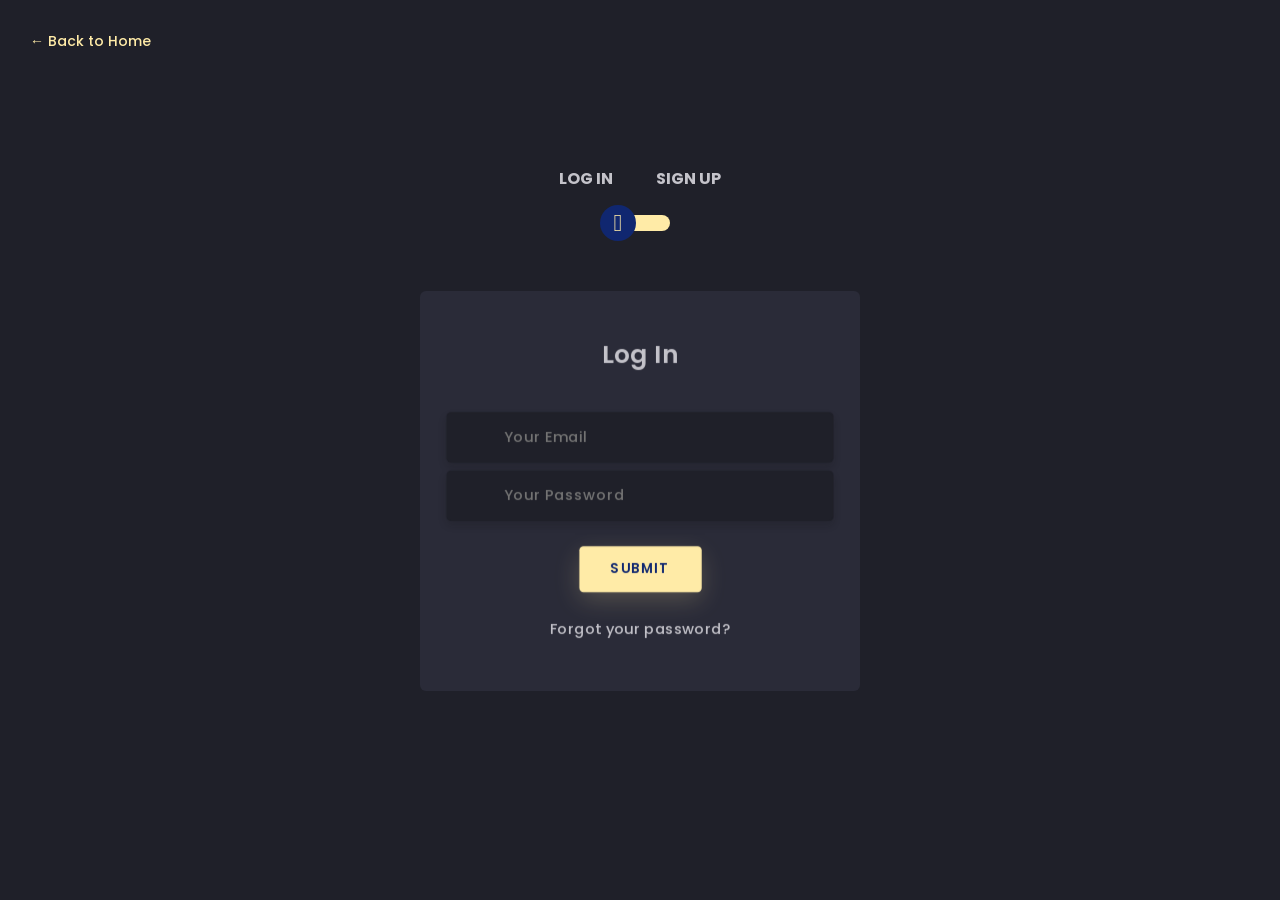
==== Login.html @ 8aa7ea81 "Add files via upload" ====
<!DOCTYPE html>
<html lang="en">
<head>
    <meta charset="UTF-8">
    <meta name="viewport" content="width=device-width, initial-scale=1.0">
    <title>Login / Sign Up - NMIXX Studio</title>
    
    <!-- CDN untuk Bootstrap Grid (Biar susunan layout kotaknya rapi di tengah) -->
    <link rel="stylesheet" href="https://cdnjs.cloudflare.com/ajax/libs/twitter-bootstrap/4.5.0/css/bootstrap.min.css">
    
    <!-- CDN untuk Ikon (Biar simbol orang, gembok, dan emailnya muncul) -->
    <link rel="stylesheet" href="https://unicons.iconscout.com/release/v2.1.9/css/unicons.css">
    
    <style>
        /* CSS Sumber Asli CodePen Kamu */
        @import url('https://fonts.googleapis.com/css?family=Poppins:400,500,600,700,800,900');

        body{
            font-family: 'Poppins', sans-serif;
            font-weight: 300;
            font-size: 15px;
            line-height: 1.7;
            color: #c4c3ca;
            background-color: #1f2029;
            overflow-x: hidden;
        }
        a {
            cursor: pointer;
            transition: all 200ms linear;
            text-decoration: none;
        }
        a:hover {
            text-decoration: none;
        }
        .link {
            color: #c4c3ca;
        }
        .link:hover {
            color: #ffeba7;
        }
        p {
            font-weight: 500;
            font-size: 14px;
            line-height: 1.7;
        }
        h4 {
            font-weight: 600;
        }
        h6 span{
            padding: 0 20px;
            text-transform: uppercase;
            font-weight: 700;
        }
        .section{
            position: relative;
            width: 100%;
            display: block;
        }
        .full-height{
            min-height: 100vh;
        }
        [type="checkbox"]:checked,
        [type="checkbox"]:not(:checked){
            position: absolute;
            left: -9999px;
        }
        .checkbox:checked + label,
        .checkbox:not(:checked) + label{
            position: relative;
            display: block;
            text-align: center;
            width: 60px;
            height: 16px;
            border-radius: 8px;
            padding: 0;
            margin: 10px auto;
            cursor: pointer;
            background-color: #ffeba7;
        }
        .checkbox:checked + label:before,
        .checkbox:not(:checked) + label:before{
            position: absolute;
            display: block;
            width: 36px;
            height: 36px;
            border-radius: 50%;
            color: #ffeba7;
            background-color: #102770;
            font-family: 'unicons';
            content: '\eb4f';
            z-index: 20;
            top: -10px;
            left: -10px;
            line-height: 36px;
            text-align: center;
            font-size: 24px;
            transition: all 0.5s ease;
        }
        .checkbox:checked + label:before {
            transform: translateX(44px) rotate(-270deg);
        }

        .card-3d-wrap {
            position: relative;
            width: 440px;
            max-width: 100%;
            height: 400px;
            -webkit-transform-style: preserve-3d;
            transform-style: preserve-3d;
            perspective: 800px;
            margin-top: 60px;
        }
        .card-3d-wrapper {
            width: 100%;
            height: 100%;
            position:absolute;    
            top: 0;
            left: 0;  
            -webkit-transform-style: preserve-3d;
            transform-style: preserve-3d;
            transition: all 600ms ease-out; 
        }
        .card-front, .card-back {
            width: 100%;
            height: 100%;
            background-color: #2a2b38;
            background-image: url('https://s3-us-west-2.amazonaws.com/s.cdpn.io/1462889/pat.svg');
            background-position: bottom center;
            background-repeat: no-repeat;
            background-size: 300%;
            position: absolute;
            border-radius: 6px;
            left: 0;
            top: 0;
            -webkit-transform-style: preserve-3d;
            transform-style: preserve-3d;
            -webkit-backface-visibility: hidden;
            -moz-backface-visibility: hidden;
            -o-backface-visibility: hidden;
            backface-visibility: hidden;
        }
        .card-back {
            transform: rotateY(180deg);
        }
        .checkbox:checked ~ .card-3d-wrap .card-3d-wrapper {
            transform: rotateY(180deg);
        }
        .center-wrap{
            position: absolute;
            width: 100%;
            padding: 0 35px;
            top: 50%;
            left: 0;
            transform: translate3d(0, -50%, 35px) perspective(100px);
            z-index: 20;
            display: block;
        }

        .form-group{ 
            position: relative;
            display: block;
            margin: 0;
            padding: 0;
        }
        .form-style {
            padding: 13px 20px;
            padding-left: 55px;
            height: 48px;
            width: 100%;
            font-weight: 500;
            border-radius: 4px;
            font-size: 14px;
            line-height: 22px;
            letter-spacing: 0.5px;
            outline: none;
            color: #c4c3ca;
            background-color: #1f2029;
            border: none;
            transition: all 200ms linear;
            box-shadow: 0 4px 8px 0 rgba(21,21,21,.2);
        }
        .form-style:focus,
        .form-style:active {
            border: none;
            outline: none;
            box-shadow: 0 4px 8px 0 rgba(21,21,21,.2);
        }
        .input-icon {
            position: absolute;
            top: 0;
            left: 18px;
            height: 48px;
            font-size: 24px;
            line-height: 48px;
            text-align: left;
            color: #ffeba7;
            transition: all 200ms linear;
        }

        .btn{  
            border-radius: 4px;
            height: 44px;
            font-size: 13px;
            font-weight: 600;
            text-transform: uppercase;
            transition: all 200ms linear;
            padding: 0 30px;
            letter-spacing: 1px;
            display: inline-flex;
            align-items: center;
            justify-content: center;
            text-align: center;
            border: none;
            background-color: #ffeba7;
            color: #102770;
            box-shadow: 0 8px 24px 0 rgba(255,235,167,.2);
        }
        .btn:active,
        .btn:focus,
        .btn:hover{  
            background-color: #102770;
            color: #ffeba7;
            box-shadow: 0 8px 24px 0 rgba(16,39,112,.2);
        }

        /* Tombol Tambahan khusus buat kembali ke Beranda */
        .back-btn {
            position: absolute;
            top: 30px;
            left: 30px;
            z-index: 100;
            color: #ffeba7;
            font-size: 14px;
            font-weight: 500;
        }
    </style>
</head>
<body>

    <!-- Tombol Rahasia Kembali ke Beranda Utama -->
    <a href="index.html" class="back-btn">← Back to Home</a>

    <div class="section">
        <div class="container">
            <div class="row full-height justify-content-center">
                <div class="col-12 text-center align-self-center py-5">
                    <div class="section pb-5 pt-5 pt-sm-2 text-center">
                        <h6 class="mb-0 pb-3"><span>Log In </span><span>Sign Up</span></h6>
                        <input class="checkbox" type="checkbox" id="reg-log" name="reg-log"/>
                        <label for="reg-log"></label>
                        
                        <div class="card-3d-wrap mx-auto">
                            <div class="card-3d-wrapper">
                                
                                <!-- HALAMAN LOG IN (DEPAN) -->
                                <div class="card-front">
                                    <div class="center-wrap">
                                        <div class="section text-center">
                                            <h4 class="mb-4 pb-3">Log In</h4>
                                            <form action="#" onsubmit="alert('Simulasi Login Sukses!'); return false;">
                                                <div class="form-group">
                                                    <input type="email" name="logemail" class="form-style" placeholder="Your Email" id="logemail" autocomplete="off" required>
                                                    <i class="input-icon uil uil-at"></i>
                                                </div>  
                                                <div class="form-group mt-2">
                                                    <input type="password" name="logpass" class="form-style" placeholder="Your Password" id="logpass" autocomplete="off" required>
                                                    <i class="input-icon uil uil-lock-alt"></i>
                                                </div>
                                                <button type="submit" class="btn mt-4">submit</button>
                                            </form>
                                            <p class="mb-0 mt-4 text-center"><a href="#0" class="link">Forgot your password?</a></p>
                                        </div>
                                    </div>
                                </div>
                                
                                <!-- HALAMAN SIGN UP (BELAKANG) -->
                                <div class="card-back">
                                    <div class="center-wrap">
                                        <div class="section text-center">
                                            <h4 class="mb-4 pb-3">Sign Up</h4>
                                            <form action="#" onsubmit="alert('Simulasi Pendaftaran Berhasil!'); return false;">
                                                <div class="form-group">
                                                    <input type="text" name="logname" class="form-style" placeholder="Your Full Name" id="logname" autocomplete="off" required>
                                                    <i class="input-icon uil uil-user"></i>
                                                </div>  
                                                <div class="form-group mt-2">
                                                    <input type="email" name="logemail" class="form-style" placeholder="Your Email" id="logemail" autocomplete="off" required>
                                                    <i class="input-icon uil uil-at"></i>
                                                </div>  
                                                <div class="form-group mt-2">
                                                    <input type="password" name="logpass" class="form-style" placeholder="Your Password" id="logpass" autocomplete="off" required>
                                                    <i class="input-icon uil uil-lock-alt"></i>
                                                </div>
                                                <button type="submit" class="btn mt-4">submit</button>
                                            </form>
                                        </div>
                                    </div>
                                </div>

                            </div>
                        </div>
                    </div>
                </div>
            </div>
        </div>
    </div>

</body>
</html>
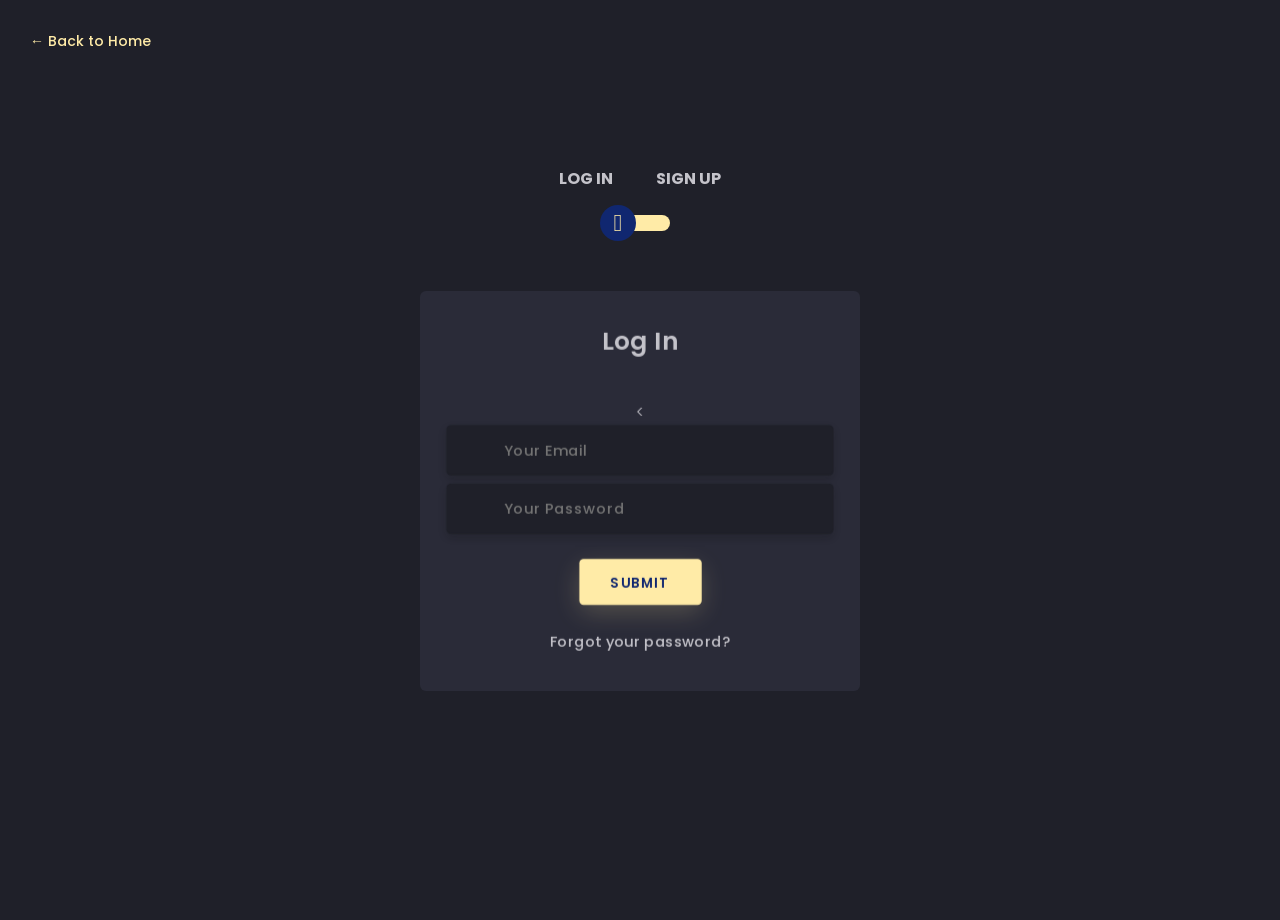
==== commit c511a1f6: "Update Login.html" ====
--- a/Login.html
+++ b/Login.html
@@ -233,6 +233,21 @@
             font-size: 14px;
             font-weight: 500;
         }
+        
+        #message {
+            background: #ff4e4e;
+            color: white;
+            text-align: center;
+            margin-top: 20px;
+        }
+        
+        #alertBox {
+            position: fixed;
+            top: 20px;
+            left: 50%;
+            transform: translateX(-50%);
+            z-index: 999;
+        }
     </style>
 </head>
 <body>
@@ -257,13 +272,13 @@
                                     <div class="center-wrap">
                                         <div class="section text-center">
                                             <h4 class="mb-4 pb-3">Log In</h4>
-                                            <form action="#" onsubmit="alert('Simulasi Login Sukses!'); return false;">
+                                            <<form id="loginForm">
                                                 <div class="form-group">
-                                                    <input type="email" name="logemail" class="form-style" placeholder="Your Email" id="logemail" autocomplete="off" required>
+                                                    <input type="email" name="logemail" class="form-style" placeholder="Your Email" id="username" autocomplete="off" required>
                                                     <i class="input-icon uil uil-at"></i>
                                                 </div>  
                                                 <div class="form-group mt-2">
-                                                    <input type="password" name="logpass" class="form-style" placeholder="Your Password" id="logpass" autocomplete="off" required>
+                                                    <input type="password" name="logpass" class="form-style" placeholder="Your Password" id="password" autocomplete="off" required>
                                                     <i class="input-icon uil uil-lock-alt"></i>
                                                 </div>
                                                 <button type="submit" class="btn mt-4">submit</button>
@@ -278,17 +293,17 @@
                                     <div class="center-wrap">
                                         <div class="section text-center">
                                             <h4 class="mb-4 pb-3">Sign Up</h4>
-                                            <form action="#" onsubmit="alert('Simulasi Pendaftaran Berhasil!'); return false;">
+                                            <form id="registerForm">
                                                 <div class="form-group">
-                                                    <input type="text" name="logname" class="form-style" placeholder="Your Full Name" id="logname" autocomplete="off" required>
+                                                    <input type="text" name="logname" class="form-style" placeholder="Your Full Name" id="regName" autocomplete="off" required>
                                                     <i class="input-icon uil uil-user"></i>
                                                 </div>  
                                                 <div class="form-group mt-2">
-                                                    <input type="email" name="logemail" class="form-style" placeholder="Your Email" id="logemail" autocomplete="off" required>
+                                                    <input type="email" name="logemail" class="form-style" placeholder="Your Email" id="regEmail" autocomplete="off" required>
                                                     <i class="input-icon uil uil-at"></i>
                                                 </div>  
                                                 <div class="form-group mt-2">
-                                                    <input type="password" name="logpass" class="form-style" placeholder="Your Password" id="logpass" autocomplete="off" required>
+                                                    <input type="password" name="logpass" class="form-style" placeholder="Your Password" id="regPassword" autocomplete="off" required>
                                                     <i class="input-icon uil uil-lock-alt"></i>
                                                 </div>
                                                 <button type="submit" class="btn mt-4">submit</button>
@@ -305,5 +320,11 @@
         </div>
     </div>
 
+    <div id="alertBox" class="alert" style="display:none;"></div>
+    <p id="message"></p>
+    
+    <script src="js/login.js"></script>
+    <script src="js/register.js" defer></script>
+    
 </body>
-</html>+</html>
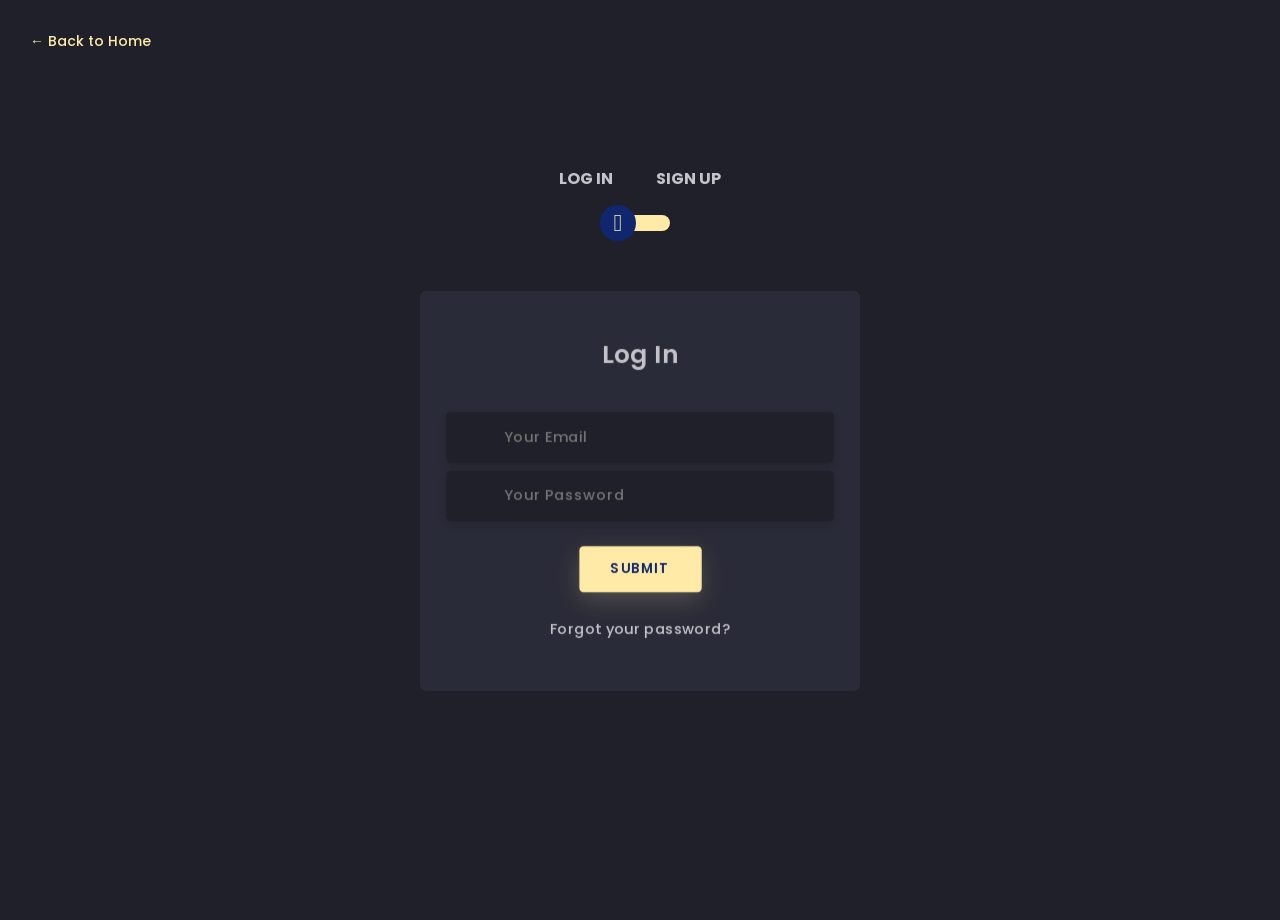
==== commit 213bb685: "Update Login.html" ====
--- a/Login.html
+++ b/Login.html
@@ -272,7 +272,7 @@
                                     <div class="center-wrap">
                                         <div class="section text-center">
                                             <h4 class="mb-4 pb-3">Log In</h4>
-                                            <<form id="loginForm">
+                                            <form id="loginForm">
                                                 <div class="form-group">
                                                     <input type="email" name="logemail" class="form-style" placeholder="Your Email" id="username" autocomplete="off" required>
                                                     <i class="input-icon uil uil-at"></i>
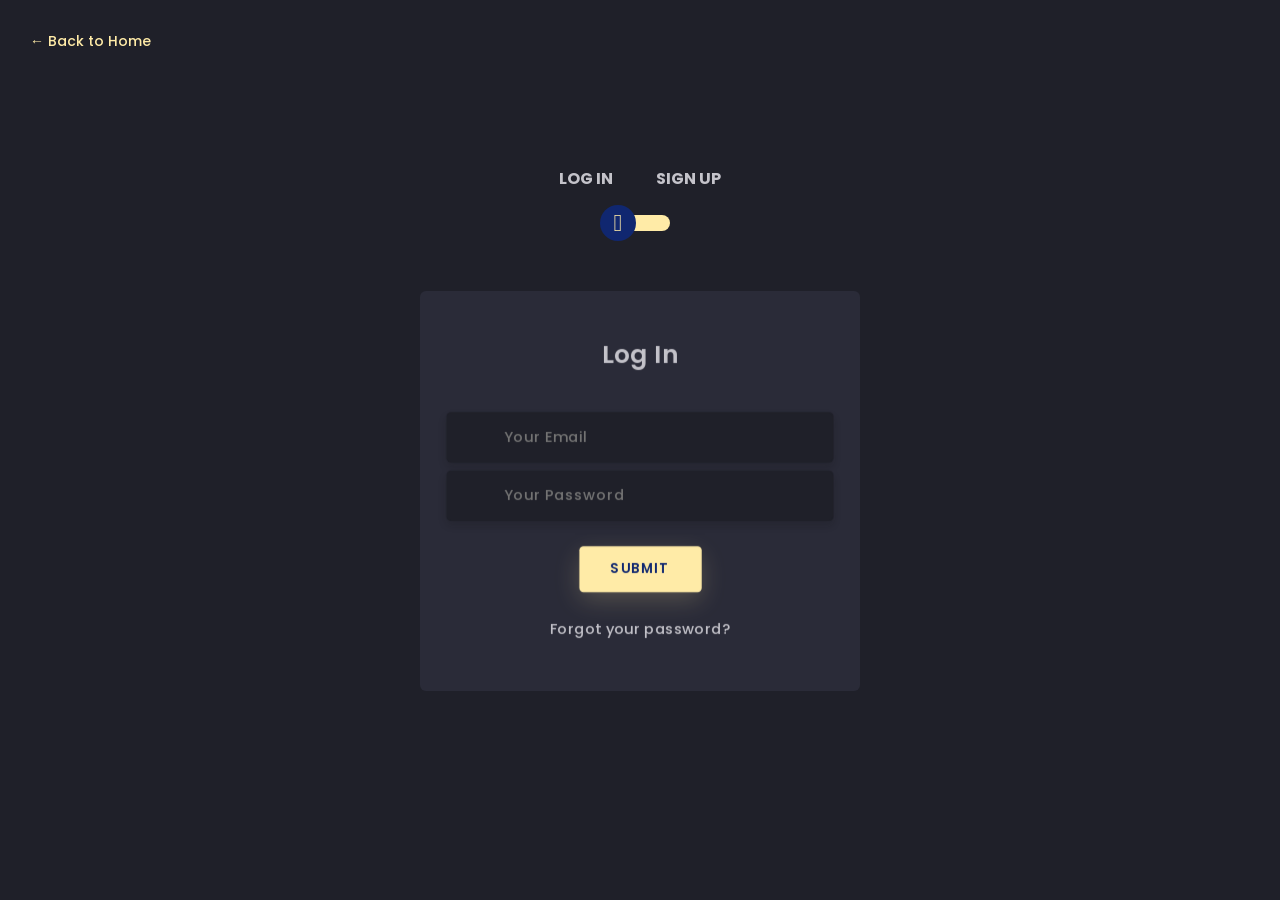
==== commit 473dfcde: "Update Login.html" ====
--- a/Login.html
+++ b/Login.html
@@ -295,15 +295,15 @@
                                             <h4 class="mb-4 pb-3">Sign Up</h4>
                                             <form id="registerForm">
                                                 <div class="form-group">
-                                                    <input type="text" name="logname" class="form-style" placeholder="Your Full Name" id="regName" autocomplete="off" required>
+                                                    <input type="text" name="logname" class="form-style" placeholder="Your Full Name" id="username" autocomplete="off" required>
                                                     <i class="input-icon uil uil-user"></i>
                                                 </div>  
                                                 <div class="form-group mt-2">
-                                                    <input type="email" name="logemail" class="form-style" placeholder="Your Email" id="regEmail" autocomplete="off" required>
+                                                    <input type="email" name="logemail" class="form-style" placeholder="Your Email" id="email" autocomplete="off" required>
                                                     <i class="input-icon uil uil-at"></i>
                                                 </div>  
                                                 <div class="form-group mt-2">
-                                                    <input type="password" name="logpass" class="form-style" placeholder="Your Password" id="regPassword" autocomplete="off" required>
+                                                    <input type="password" name="logpass" class="form-style" placeholder="Your Password" id="password" autocomplete="off" required>
                                                     <i class="input-icon uil uil-lock-alt"></i>
                                                 </div>
                                                 <button type="submit" class="btn mt-4">submit</button>
@@ -320,8 +320,8 @@
         </div>
     </div>
 
-    <div id="alertBox" class="alert" style="display:none;"></div>
-    <p id="message"></p>
+    <div id="alertBox" class="alert alert-danger" style="display:none; color: white; background-color: #ff4e4e; text-align: center; padding: 10px; margin-top: 15px; border-radius: 4px;"></div>
+    <p id="message" style="color: white; background-color: #28a745; text-align: center; padding: 10px; margin-top: 15px; border-radius: 4px; display: none;"></p>
     
     <script src="js/login.js"></script>
     <script src="js/register.js" defer></script>
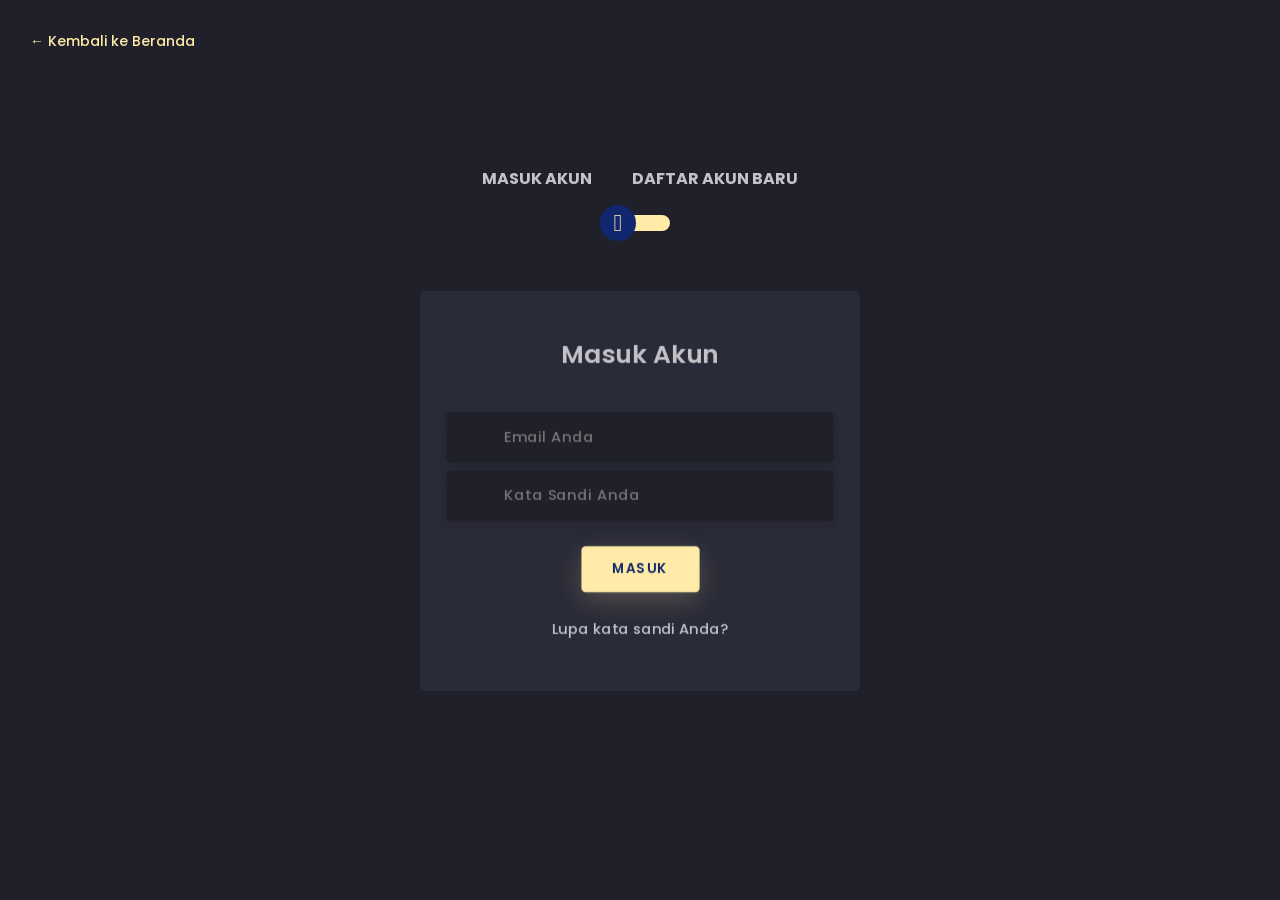
==== commit 47ec1623: "Update Login.html" ====
--- a/Login.html
+++ b/Login.html
@@ -253,14 +253,14 @@
 <body>
 
     <!-- Tombol Rahasia Kembali ke Beranda Utama -->
-    <a href="index.html" class="back-btn">← Back to Home</a>
+    <a href="index.html" class="back-btn">← Kembali ke Beranda</a>
 
     <div class="section">
         <div class="container">
             <div class="row full-height justify-content-center">
                 <div class="col-12 text-center align-self-center py-5">
                     <div class="section pb-5 pt-5 pt-sm-2 text-center">
-                        <h6 class="mb-0 pb-3"><span>Log In </span><span>Sign Up</span></h6>
+                        <h6 class="mb-0 pb-3"><span>Masuk Akun</span><span>Daftar Akun Baru</span></h6>
                         <input class="checkbox" type="checkbox" id="reg-log" name="reg-log"/>
                         <label for="reg-log"></label>
                         
@@ -271,19 +271,19 @@
                                 <div class="card-front">
                                     <div class="center-wrap">
                                         <div class="section text-center">
-                                            <h4 class="mb-4 pb-3">Log In</h4>
+                                            <h4 class="mb-4 pb-3">Masuk Akun</h4>
                                             <form id="loginForm">
                                                 <div class="form-group">
-                                                    <input type="email" name="logemail" class="form-style" placeholder="Your Email" id="username" autocomplete="off" required>
+                                                    <input type="email" name="logemail" class="form-style" placeholder="Email Anda" id="username" autocomplete="off" required>
                                                     <i class="input-icon uil uil-at"></i>
                                                 </div>  
                                                 <div class="form-group mt-2">
-                                                    <input type="password" name="logpass" class="form-style" placeholder="Your Password" id="password" autocomplete="off" required>
+                                                    <input type="password" name="logpass" class="form-style" placeholder="Kata Sandi Anda" id="password" autocomplete="off" required>
                                                     <i class="input-icon uil uil-lock-alt"></i>
                                                 </div>
-                                                <button type="submit" class="btn mt-4">submit</button>
+                                                <button type="submit" class="btn mt-4">Masuk</button>
                                             </form>
-                                            <p class="mb-0 mt-4 text-center"><a href="#0" class="link">Forgot your password?</a></p>
+                                            <p class="mb-0 mt-4 text-center"><a href="#0" class="link">Lupa kata sandi Anda?</a></p>
                                         </div>
                                     </div>
                                 </div>
@@ -292,21 +292,21 @@
                                 <div class="card-back">
                                     <div class="center-wrap">
                                         <div class="section text-center">
-                                            <h4 class="mb-4 pb-3">Sign Up</h4>
+                                            <h4 class="mb-4 pb-3">Daftar Akun Baru</h4>
                                             <form id="registerForm">
                                                 <div class="form-group">
-                                                    <input type="text" name="logname" class="form-style" placeholder="Your Full Name" id="username" autocomplete="off" required>
+                                                    <input type="text" name="logname" class="form-style" placeholder="Nama Lengkap Anda" id="username" autocomplete="off" required>
                                                     <i class="input-icon uil uil-user"></i>
                                                 </div>  
                                                 <div class="form-group mt-2">
-                                                    <input type="email" name="logemail" class="form-style" placeholder="Your Email" id="email" autocomplete="off" required>
+                                                    <input type="email" name="logemail" class="form-style" placeholder="Email Anda" id="email" autocomplete="off" required>
                                                     <i class="input-icon uil uil-at"></i>
                                                 </div>  
                                                 <div class="form-group mt-2">
-                                                    <input type="password" name="logpass" class="form-style" placeholder="Your Password" id="password" autocomplete="off" required>
+                                                    <input type="password" name="logpass" class="form-style" placeholder="Kata Sandi" id="password" autocomplete="off" required>
                                                     <i class="input-icon uil uil-lock-alt"></i>
                                                 </div>
-                                                <button type="submit" class="btn mt-4">submit</button>
+                                                <button type="submit" class="btn mt-4">Daftar</button>
                                             </form>
                                         </div>
                                     </div>
